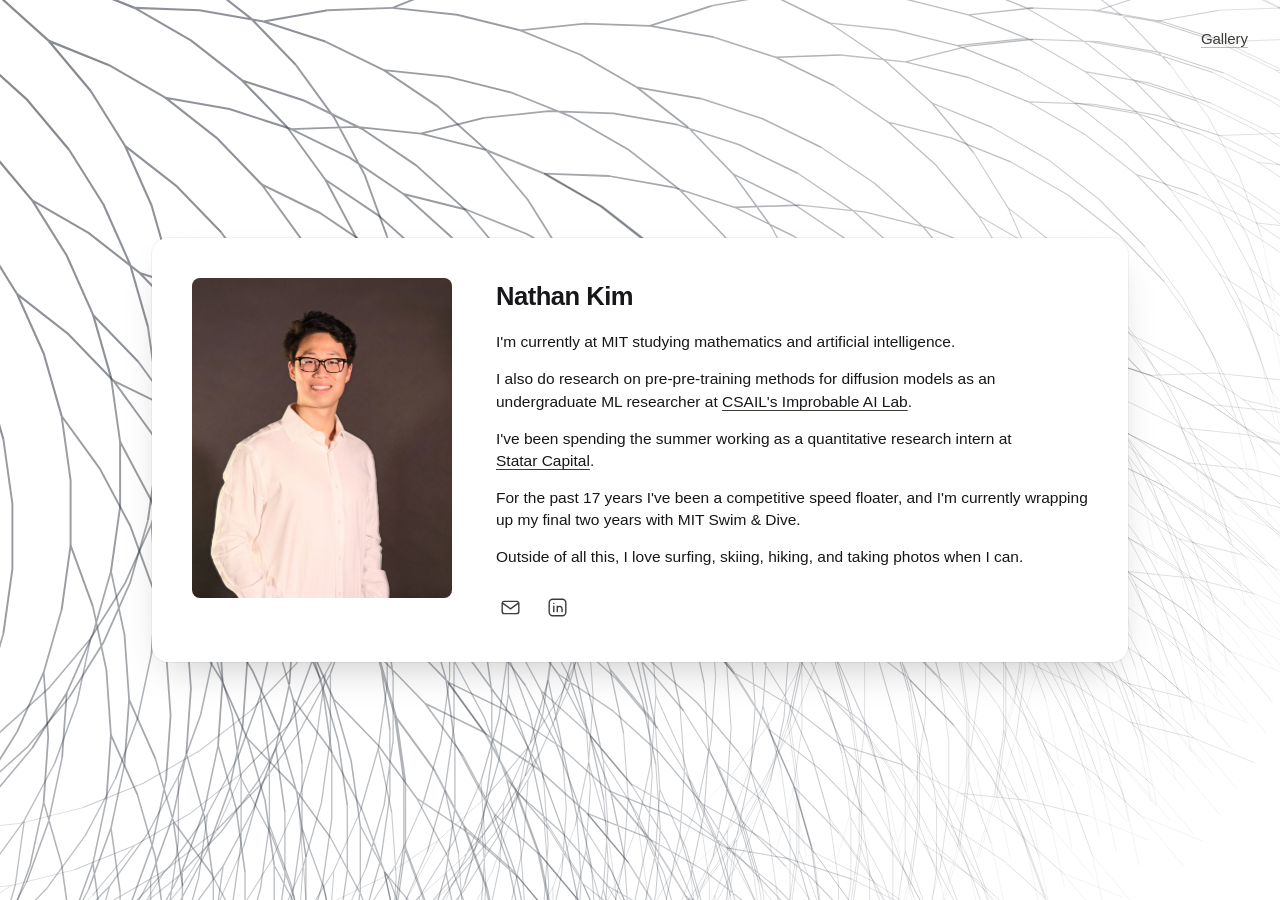
==== index.html @ f442e0ce "added links" ====
<!DOCTYPE html>
<html lang="en">
<head>
  <meta charset="utf-8">
  <meta name="viewport" content="width=device-width, initial-scale=1">
  <title>Nathan Kim</title>
  <meta name="description" content="Mathematics and artificial intelligence at MIT. ML research at CSAIL's Improbable AI Lab, quantitative research at Statar Capital, and swimming for MIT Swim &amp; Dive.">

  <meta property="og:title" content="Nathan Kim">
  <meta property="og:description" content="Mathematics and artificial intelligence at MIT.">
  <meta property="og:type" content="website">
  <meta property="og:url" content="https://nathankim.me/">
  <meta property="og:image" content="https://nathankim.me/nathan.jpg">

  <link rel="icon" href="data:image/svg+xml,<svg xmlns='http://www.w3.org/2000/svg' viewBox='0 0 100 100'><rect width='100' height='100' rx='22' fill='%231a1a18'/><text x='50' y='53' font-size='58' font-weight='600' font-family='system-ui,sans-serif' fill='%23ffffff' text-anchor='middle' dominant-baseline='central'>N</text></svg>">
  <link rel="stylesheet" href="style.css">
  <script src="collatz.js" defer></script>

  <noscript>
    <style>
      /* No JS to grow the tree, so fall back to the pre-rendered one. */
      body::before {
        content: "";
        position: fixed;
        inset: 0;
        z-index: -1;
        background: url(collatz.svg) center / cover no-repeat;
        opacity: var(--coral);
        transform: scaleX(-1);
        pointer-events: none;
      }
    </style>
  </noscript>
</head>
<body>
  <!-- The background is the reverse Collatz tree rooted at 1, drawn as turtle
       graphics: halving steps turn one way, 3n+1 steps the other. It is built
       and grown in the browser by collatz.js. -->
  <svg id="coral" aria-hidden="true"></svg>

  <!-- The one route off this page, pinned to the corner rather than dropped
       into the prose, so the bio reads as a paragraph and not as a menu. -->
  <a class="gallery-link" href="photography/">Gallery</a>

  <main>
    <img class="portrait" src="nathan.jpg" width="1000" height="1228" alt="Nathan Kim">

    <div class="intro">
      <h1>Nathan Kim</h1>

      <div class="bio">
        <p>I'm currently at MIT studying mathematics and artificial intelligence.</p>

        <p>I also do research on pre-pre-training methods for diffusion models as an
          undergraduate ML researcher at
          <a href="https://improbableai.com/">CSAIL's Improbable AI Lab</a>.</p>

        <p>I've been spending the summer working as a quantitative research intern
          at <a href="https://www.statarcapital.com/">Statar Capital</a>.</p>

        <p>For the past 17 years I've been a competitive speed floater, and I'm
          currently wrapping up my final two years with MIT Swim &amp; Dive.</p>

        <p>Outside of all this, I love surfing, skiing, hiking, and taking
          photos when I can.</p>
      </div>

      <nav class="links" aria-label="Contact">
        <a href="mailto:nkim4724@mit.edu" aria-label="Email">
          <!-- Envelope: a rounded rectangle plus the flap's two strokes. -->
          <svg viewBox="0 0 24 24" aria-hidden="true" focusable="false">
            <rect x="2.5" y="5" width="19" height="14" rx="2.5"/>
            <path d="M3 7l9 6.5L21 7"/>
          </svg>
        </a>
        <a href="https://www.linkedin.com/in/nathan-kim-8121422a8/" rel="me noopener" aria-label="LinkedIn">
          <!-- LinkedIn mark drawn as strokes: the "in" stem, its dot, and the n. -->
          <svg viewBox="0 0 24 24" aria-hidden="true" focusable="false">
            <rect x="2.5" y="2.5" width="19" height="19" rx="4"/>
            <path d="M7.75 10.5v6.25"/>
            <path d="M7.75 7.4v.05"/>
            <path d="M11.75 16.75V10.5m0 1.9a2.9 2.9 0 015.5 1.3v3.05"/>
          </svg>
        </a>
      </nav>
    </div>
  </main>
</body>
</html>
---- style.css ----
:root {
  color-scheme: light; /* light only, so the browser leaves the whites alone */
  --bg: #ffffff;
  --text: #17171a;
  --muted: #3d3d38; /* 10.9:1 on the card, which is what the links sit on now */
  /* Master dial for the drawing. collatz.js already grades every strand by
     depth, so this multiplies the whole ramp rather than setting a single
     level: turn it down to push the artwork back. */
  --coral: 1;
  --ink: #28303a; /* near-black with a cool cast */
}

* { box-sizing: border-box; }

html { -webkit-text-size-adjust: 100%; }

body {
  display: flex;
  min-height: 100vh;
  min-height: 100svh;
  margin: 0;
  padding: 3rem 1.5rem;
  background: var(--bg);
  color: var(--text);
  font-family: ui-sans-serif, -apple-system, BlinkMacSystemFont, "Segoe UI", Helvetica, Arial, sans-serif;
  font-size: 15.5px;
  line-height: 1.45;
  -webkit-font-smoothing: antialiased;
  -moz-osx-font-smoothing: grayscale;
}

/* Collatz coral, grown in the browser by collatz.js. Its own layer so opacity
   can differ per theme; the grey stroke reads correctly against both. */
#coral {
  position: fixed;
  inset: 0;
  z-index: -1;
  width: 100%;
  height: 100%;
  transform: scaleX(-1); /* strands sweep up and to the right, away from the text */
  pointer-events: none;
}

#coral .strands { opacity: var(--coral); }

/* Width and alpha are presentation attributes, not properties: collatz.js sets
   one of each per depth band, and a rule here would outrank both.

   Butt caps, deliberately. Two pieces meet at every branch and at every band
   boundary, and a round cap puts a half-disc of ink at each end of each -- so
   with alpha now on the stroke rather than on the layer, the two discs composite
   and bead the strand with a dark dot at every joint. Butt caps leave nothing at
   the ends to double up. What they cost is a notch on the outside of the turn,
   which at 8 degrees and 2.4px is a third of a pixel, and square tips out at
   0.55px wide, which is nothing at all. */
#coral path {
  fill: none;
  stroke: var(--ink);
  stroke-linecap: butt;
  stroke-linejoin: round;
}

/* The growth wave. collatz.js sets --len (the longest chain in this depth
   bucket, in px) plus a delay and duration proportional to depth, so every
   bucket draws at one shared speed and the tree opens outward from the root.
   Dashing restarts at each subpath, so one <path> grows all of its chains.

   The huge gap keeps the pattern's *second* dash away from the far end of a
   full-length chain, and starting one pixel past --len keeps the first dash's
   trailing edge off position 0. Butt caps paint nothing at a zero-length dash,
   so neither is load-bearing any more, but both are free. */
@keyframes coral-grow {
  from { stroke-dashoffset: calc(var(--len) + 1px); }
}

#coral path[style] {
  stroke-dasharray: var(--len) 100000px;
  stroke-dashoffset: 0;
  animation-name: coral-grow;
  animation-timing-function: linear;
  animation-fill-mode: both;
}

/* `margin: auto` centers on both axes without clipping overflow
   the way `align-items: center` would on short viewports. */
/* Portrait beside the text on wide screens, stacked below 720px. The card is
   wide enough that the text column still reads at ~36rem next to the photo.

   An opaque white card, so the coral runs behind the page rather than through
   it: the strands stay legible out at the margins while the text
   sits on plain white. The padding is part of the block, so max-width carries
   it on top of the 56rem the content itself wants. */
main {
  display: flex;
  flex-wrap: wrap;
  align-items: flex-start;
  gap: 2.75rem;
  width: 100%;
  max-width: 61rem;
  margin: auto;
  padding: 2.5rem;
  background: var(--bg);
  border-radius: 16px;
  /* A hairline to hold the edge where a pale strand passes under it, over a
     soft drop shadow that lifts the block off the drawing. */
  box-shadow: 0 0 0 1px rgba(23, 23, 26, 0.05),
              0 18px 40px -18px rgba(23, 23, 26, 0.28);
}

.intro {
  flex: 1 1 24rem;
  min-width: 0;
}

/* Uncropped: nathan.jpg is the full-height original trimmed only on the sides,
   widened to the right so the head sits centred. Nothing is masked away here. */
.portrait {
  display: block;
  flex: 0 0 auto;
  width: clamp(180px, 45vw, 260px);
  height: auto;
  aspect-ratio: 1000 / 1228;
  margin: 0;
  border-radius: 8px;
  object-fit: contain;
}

h1 {
  margin: 0;
  font-size: 1.6rem;
  font-weight: 700;
  letter-spacing: -0.02em;
}

.bio {
  margin: 1rem 0 0;
  color: var(--text);
}

/* Each sentence is its own beat, so the gap between them carries the rhythm. */
.bio p {
  margin: 0 0 0.9rem;
  text-wrap: pretty;
}

/* In-prose links: keep the body text color but mark them with a quiet
   underline, since the global anchor style hides underlines for icons. */
.bio a {
  color: inherit;
  text-decoration: underline;
  text-decoration-color: var(--muted);
  text-underline-offset: 3px;
}

.bio a:hover,
.bio a:focus-visible {
  text-decoration-color: currentColor;
}

.bio p:last-child {
  margin-bottom: 0;
}

/* The gallery link. Fixed to the top-right of the viewport, clear of the card,
   so it sits where a site's navigation is looked for. It has to read as a link
   on its own -- colour alone would not -- so it takes a hairline underline set
   clear of the descenders, which fills in on hover rather than appearing from
   nothing. */
.gallery-link {
  position: fixed;
  top: 1.5rem;
  right: 1.75rem;
  z-index: 2;
  padding: 0.25rem;
  color: var(--muted);
  font-size: 0.94rem;
  letter-spacing: -0.005em;
  text-decoration: underline;
  text-decoration-color: rgba(23, 23, 26, 0.28);
  text-decoration-thickness: 1px;
  text-underline-offset: 0.2em;
  transition: color 0.15s ease, text-decoration-color 0.15s ease;
}

.gallery-link:hover,
.gallery-link:focus-visible {
  color: var(--text);
  text-decoration-color: currentColor;
}

.links {
  display: flex;
  flex-wrap: wrap;
  gap: 1.125rem;
  margin-top: 1.5rem;
}

/* Line-art icons: no fills, so one stroke colour suits both themes and the
   hover transition on `a` carries the icon along with it. */
.links a {
  display: inline-flex;
  padding: 0.25rem; /* keeps the tap target comfortable without visual weight */
}

.links svg {
  width: 21px;
  height: 21px;
  fill: none;
  stroke: currentColor;
  stroke-width: 1.6;
  stroke-linecap: round;
  stroke-linejoin: round;
}

a {
  color: var(--muted);
  text-decoration: none;
  transition: color 0.15s ease;
}

a:hover,
a:focus-visible {
  color: var(--text);
}

a:focus-visible {
  outline: 2px solid currentColor;
  outline-offset: 3px;
  border-radius: 2px;
}

@media (prefers-reduced-motion: reduce) {
  a, .gallery-link { transition: none; }
}

@media (max-width: 720px) {
  main {
    gap: 2rem;
    padding: 2rem;
  }
}

@media (max-width: 480px) {
  h1 { font-size: 1.5rem; }

  /* Extra headroom so the pinned link never lands on the card's corner. */
  body { padding: 3rem 1rem 1.75rem; }

  main { padding: 1.5rem; }

  .gallery-link {
    top: 0.9rem;
    right: 0.9rem;
  }
}
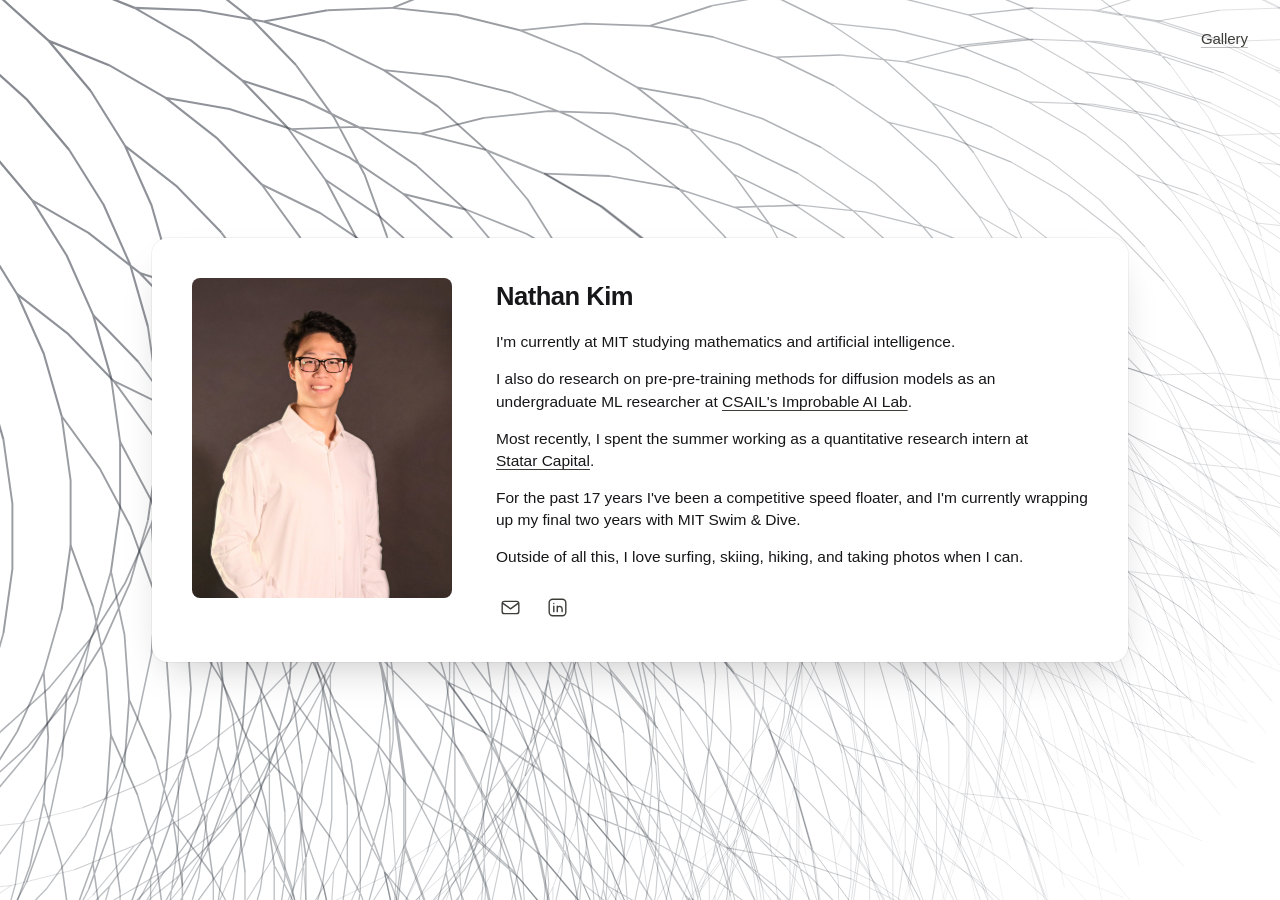
==== commit 6e5b591d: "Update Statar Capital line to past tense" ====
--- a/index.html
+++ b/index.html
@@ -55,7 +55,7 @@
           undergraduate ML researcher at
           <a href="https://improbableai.com/">CSAIL's Improbable AI Lab</a>.</p>
 
-        <p>I've been spending the summer working as a quantitative research intern
+        <p>Most recently, I spent the summer working as a quantitative research intern
           at <a href="https://www.statarcapital.com/">Statar Capital</a>.</p>
 
         <p>For the past 17 years I've been a competitive speed floater, and I'm
--- a/style.css
+++ b/style.css
@@ -77,6 +77,29 @@
   stroke-dasharray: var(--len) 100000px;
   stroke-dashoffset: 0;
   animation-name: coral-grow;
+  animation-timing-function: linear;
+  animation-fill-mode: both;
+}
+
+/* The trajectory pulse: one number's route back to 1, drawn by collatz.js as a
+   tip-to-root polyline with a short dash sliding down it. The dash pattern
+   starts entirely before the path (offset --pulse-len) and finishes entirely
+   past it (offset -(--path-len)), so the pulse grows in at the tip and drains
+   out at the far end without opacity keyframes; the extra pixels keep the round
+   caps off both boundaries. The gap outruns path + pulse, so the pattern's
+   second dash never enters. This rule ties with path[style] above on
+   specificity and must stay after it -- the pulse carries an inline style, so
+   the earlier rule would otherwise hand it the growth animation. Round caps are
+   safe here: nothing abuts a pulse, so caps cannot bead. */
+@keyframes coral-pulse {
+  from { stroke-dashoffset: calc(var(--pulse-len) + 1px); }
+  to   { stroke-dashoffset: calc(-1px - var(--path-len)); }
+}
+
+#coral path.pulse {
+  stroke-dasharray: var(--pulse-len) calc(var(--path-len) + var(--pulse-len) + 2px);
+  stroke-linecap: round;
+  animation-name: coral-pulse;
   animation-timing-function: linear;
   animation-fill-mode: both;
 }
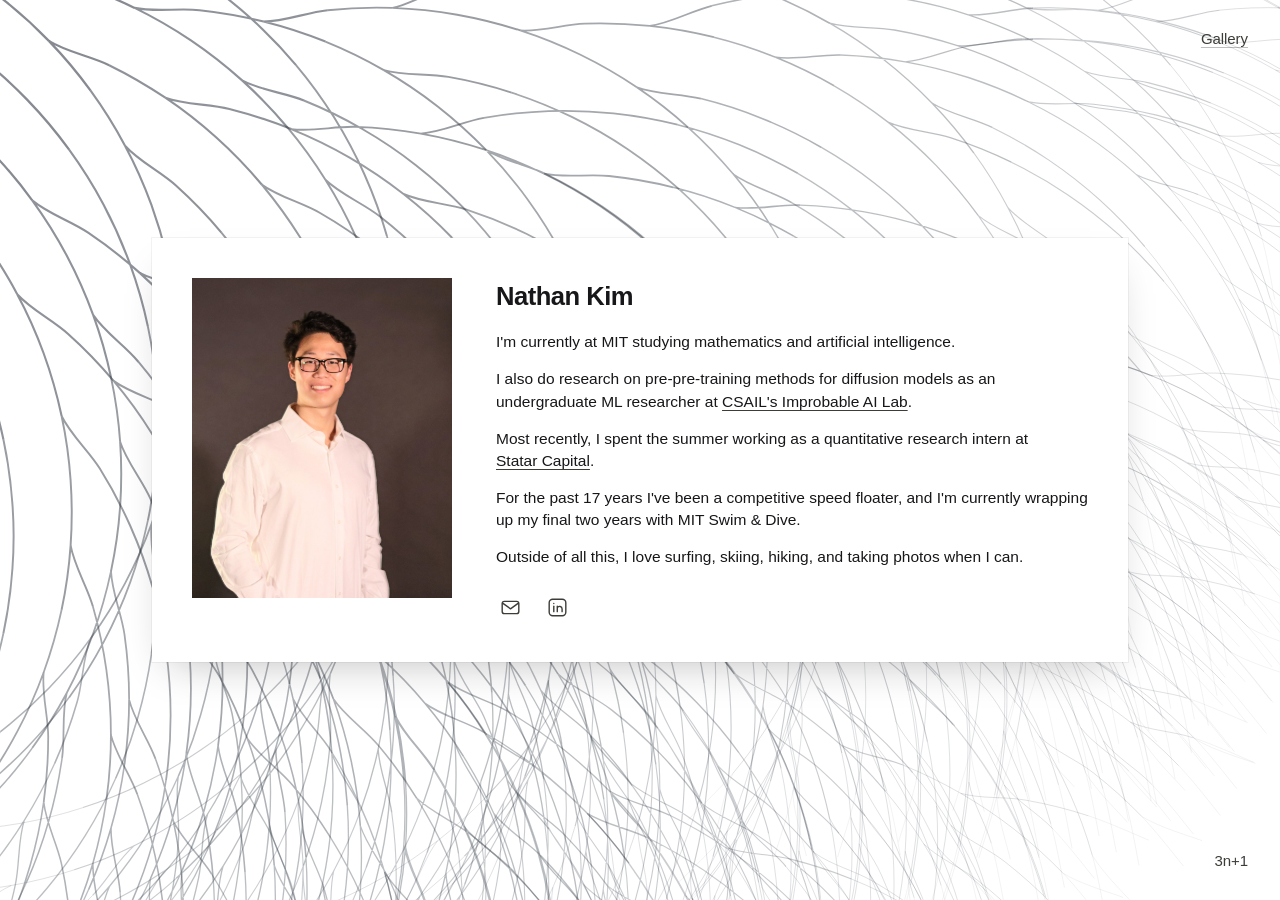
==== commit eb866177: "Add 3n+1 toggle for the Collatz background Bottom-right button fades the drawing out and stops the p" ====
--- a/index.html
+++ b/index.html
@@ -41,6 +41,11 @@
   <!-- The one route off this page, pinned to the corner rather than dropped
        into the prose, so the bio reads as a paragraph and not as a menu. -->
   <a class="gallery-link" href="photography/">Gallery</a>
+
+  <!-- Turns the background on and off. Hidden until collatz.js wires it up, so
+       without JS there is no button that does nothing. -->
+  <button class="coral-toggle" type="button" aria-pressed="true"
+          title="Show or hide the Collatz background" hidden>3n+1</button>
 
   <main>
     <img class="portrait" src="nathan.jpg" width="1000" height="1228" alt="Nathan Kim">
--- a/style.css
+++ b/style.css
@@ -15,6 +15,7 @@
 html { -webkit-text-size-adjust: 100%; }
 
 body {
+  position: relative; /* the containing block for .coral-toggle */
   display: flex;
   min-height: 100vh;
   min-height: 100svh;
@@ -39,7 +40,13 @@
   height: 100%;
   transform: scaleX(-1); /* strands sweep up and to the right, away from the text */
   pointer-events: none;
-}
+  transition: opacity 0.4s ease;
+}
+
+/* Switched off by the 3n+1 toggle: a fade on the way out rather than a cut. On
+   the way back in, collatz.js regrows the tree from nothing, so the fade there
+   is lost under the growth. */
+.coral-off #coral { opacity: 0; }
 
 #coral .strands { opacity: var(--coral); }
 
@@ -82,7 +89,7 @@
 }
 
 /* The trajectory pulse: one number's route back to 1, drawn by collatz.js as a
-   tip-to-root polyline with a short dash sliding down it. The dash pattern
+   tip-to-root curve with a short dash sliding down it. The dash pattern
    starts entirely before the path (offset --pulse-len) and finishes entirely
    past it (offset -(--path-len)), so the pulse grows in at the tip and drains
    out at the far end without opacity keyframes; the extra pixels keep the round
@@ -123,7 +130,6 @@
   margin: auto;
   padding: 2.5rem;
   background: var(--bg);
-  border-radius: 16px;
   /* A hairline to hold the edge where a pale strand passes under it, over a
      soft drop shadow that lifts the block off the drawing. */
   box-shadow: 0 0 0 1px rgba(23, 23, 26, 0.05),
@@ -144,7 +150,6 @@
   height: auto;
   aspect-ratio: 1000 / 1228;
   margin: 0;
-  border-radius: 8px;
   object-fit: contain;
 }
 
@@ -211,6 +216,44 @@
   text-decoration-color: currentColor;
 }
 
+/* The background toggle, in the opposite corner from the gallery link and set
+   to match it. It is a button, not a link, so no underline; off is shown by
+   striking the label through, which reads without relying on colour.
+
+   Anchored to the page rather than the viewport. Where the page fits the
+   screen the two are the same corner; where it does not -- every phone -- a
+   fixed button would sit over the card's text, and this one waits below it. */
+.coral-toggle {
+  position: absolute;
+  right: 1.75rem;
+  bottom: 1.5rem;
+  z-index: 2;
+  padding: 0.25rem;
+  border: 0;
+  background: none;
+  color: var(--muted);
+  font: inherit;
+  font-size: 0.94rem;
+  letter-spacing: -0.005em;
+  cursor: pointer;
+  transition: color 0.15s ease;
+}
+
+.coral-toggle:hover,
+.coral-toggle:focus-visible {
+  color: var(--text);
+}
+
+.coral-toggle:focus-visible {
+  outline: 2px solid currentColor;
+  outline-offset: 3px;
+}
+
+.coral-toggle[aria-pressed="false"] {
+  text-decoration: line-through;
+  text-decoration-thickness: 1px;
+}
+
 .links {
   display: flex;
   flex-wrap: wrap;
@@ -249,11 +292,10 @@
 a:focus-visible {
   outline: 2px solid currentColor;
   outline-offset: 3px;
-  border-radius: 2px;
 }
 
 @media (prefers-reduced-motion: reduce) {
-  a, .gallery-link { transition: none; }
+  a, .gallery-link, .coral-toggle, #coral { transition: none; }
 }
 
 @media (max-width: 720px) {
@@ -266,8 +308,9 @@
 @media (max-width: 480px) {
   h1 { font-size: 1.5rem; }
 
-  /* Extra headroom so the pinned link never lands on the card's corner. */
-  body { padding: 3rem 1rem 1.75rem; }
+  /* Extra headroom and footroom so the pinned link and toggle never land on
+     the card's corners. */
+  body { padding: 3rem 1rem; }
 
   main { padding: 1.5rem; }
 
@@ -275,4 +318,9 @@
     top: 0.9rem;
     right: 0.9rem;
   }
-}
+
+  .coral-toggle {
+    right: 0.9rem;
+    bottom: 0.9rem;
+  }
+}
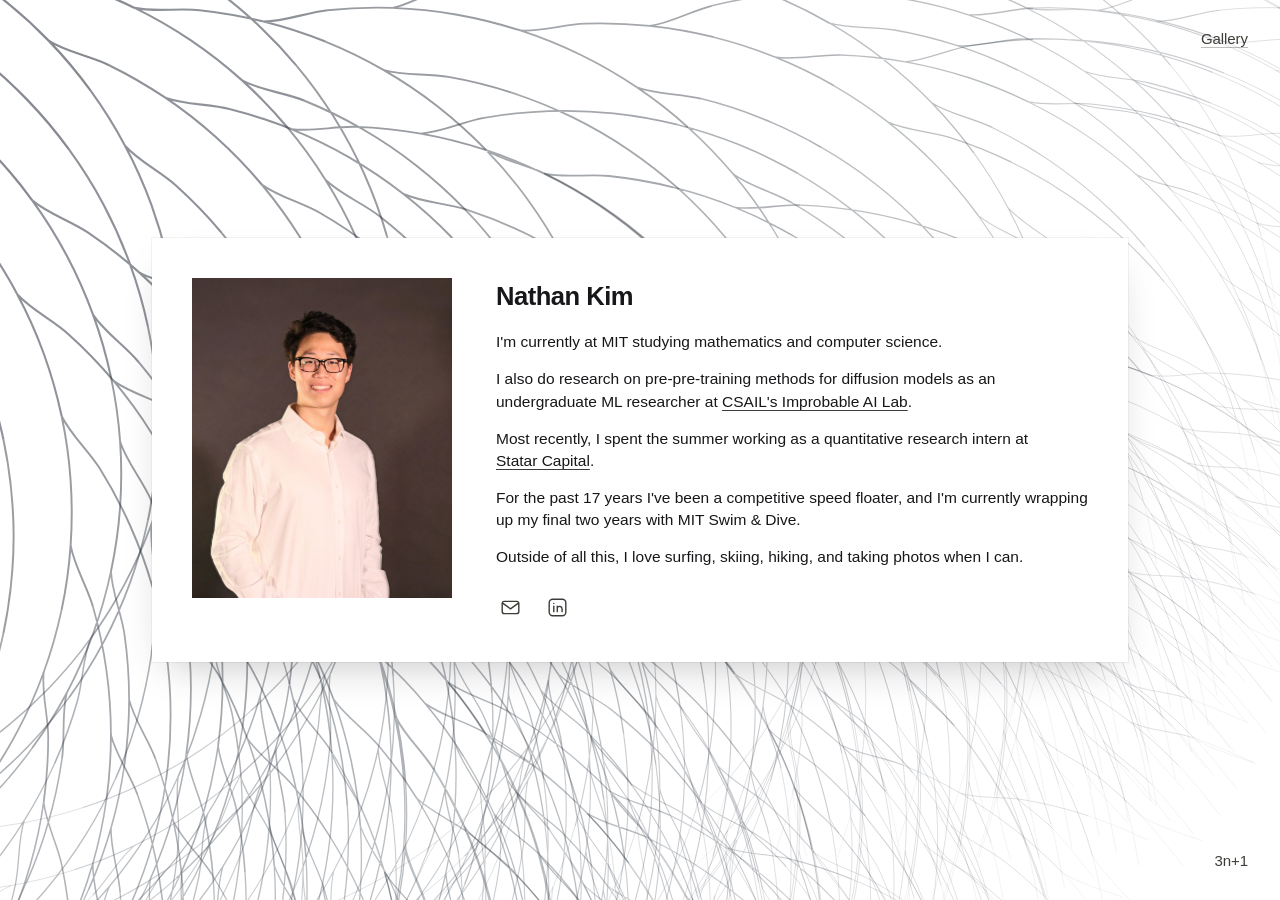
==== commit eaf5ed3b: "Change artificial intelligence to computer science" ====
--- a/index.html
+++ b/index.html
@@ -4,10 +4,10 @@
   <meta charset="utf-8">
   <meta name="viewport" content="width=device-width, initial-scale=1">
   <title>Nathan Kim</title>
-  <meta name="description" content="Mathematics and artificial intelligence at MIT. ML research at CSAIL's Improbable AI Lab, quantitative research at Statar Capital, and swimming for MIT Swim &amp; Dive.">
+  <meta name="description" content="Mathematics and computer science at MIT. ML research at CSAIL's Improbable AI Lab, quantitative research at Statar Capital, and swimming for MIT Swim &amp; Dive.">
 
   <meta property="og:title" content="Nathan Kim">
-  <meta property="og:description" content="Mathematics and artificial intelligence at MIT.">
+  <meta property="og:description" content="Mathematics and computer science at MIT.">
   <meta property="og:type" content="website">
   <meta property="og:url" content="https://nathankim.me/">
   <meta property="og:image" content="https://nathankim.me/nathan.jpg">
@@ -54,7 +54,7 @@
       <h1>Nathan Kim</h1>
 
       <div class="bio">
-        <p>I'm currently at MIT studying mathematics and artificial intelligence.</p>
+        <p>I'm currently at MIT studying mathematics and computer science.</p>
 
         <p>I also do research on pre-pre-training methods for diffusion models as an
           undergraduate ML researcher at
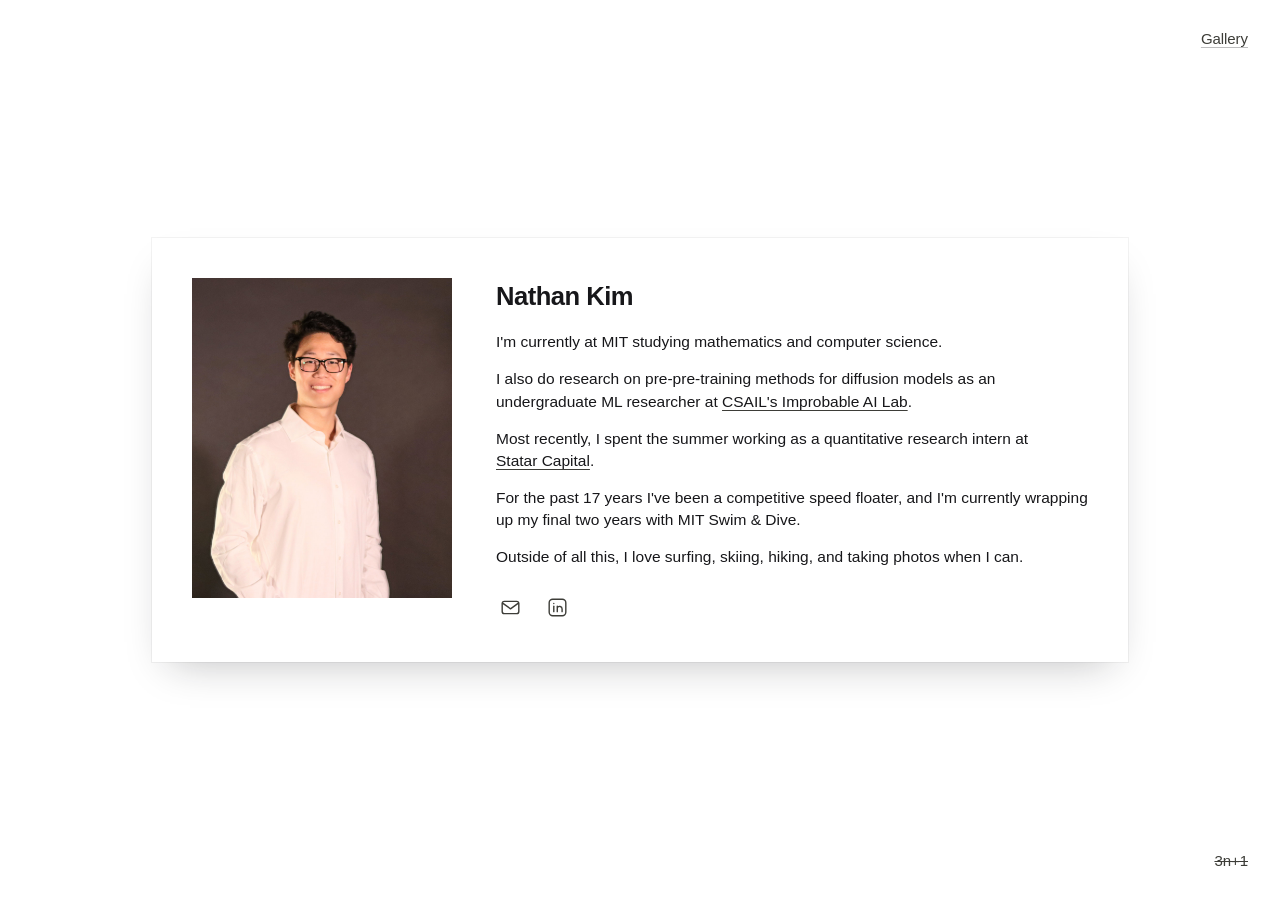
==== commit 357fb402: "Start with the Collatz background off" ====
--- a/index.html
+++ b/index.html
@@ -44,7 +44,7 @@
 
   <!-- Turns the background on and off. Hidden until collatz.js wires it up, so
        without JS there is no button that does nothing. -->
-  <button class="coral-toggle" type="button" aria-pressed="true"
+  <button class="coral-toggle" type="button" aria-pressed="false"
           title="Show or hide the Collatz background" hidden>3n+1</button>
 
   <main>
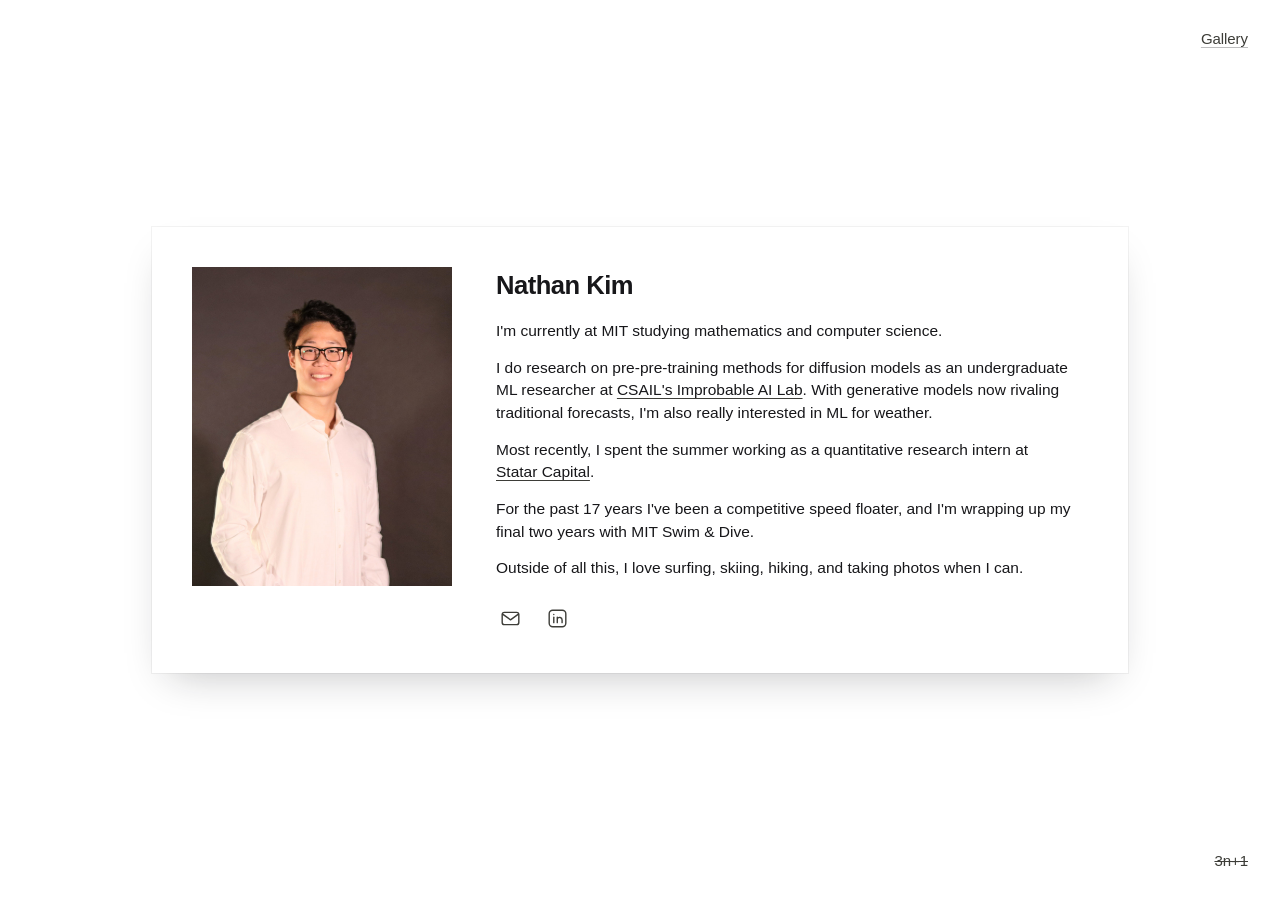
==== commit 6c9fde50: "Mention interest in ML for weather in the bio" ====
--- a/index.html
+++ b/index.html
@@ -56,15 +56,17 @@
       <div class="bio">
         <p>I'm currently at MIT studying mathematics and computer science.</p>
 
-        <p>I also do research on pre-pre-training methods for diffusion models as an
+        <p>I do research on pre-pre-training methods for diffusion models as an
           undergraduate ML researcher at
-          <a href="https://improbableai.com/">CSAIL's Improbable AI Lab</a>.</p>
+          <a href="https://improbableai.com/">CSAIL's Improbable AI Lab</a>.
+          With generative models now rivaling traditional forecasts, I'm also
+          really interested in ML for weather.</p>
 
         <p>Most recently, I spent the summer working as a quantitative research intern
           at <a href="https://www.statarcapital.com/">Statar Capital</a>.</p>
 
         <p>For the past 17 years I've been a competitive speed floater, and I'm
-          currently wrapping up my final two years with MIT Swim &amp; Dive.</p>
+          wrapping up my final two years with MIT Swim &amp; Dive.</p>
 
         <p>Outside of all this, I love surfing, skiing, hiking, and taking
           photos when I can.</p>
--- a/style.css
+++ b/style.css
@@ -108,6 +108,36 @@
   stroke-linecap: round;
   animation-name: coral-pulse;
   animation-timing-function: linear;
+  animation-fill-mode: both;
+}
+
+/* Number labels: each node's integer flickers in as the growth wave reaches
+   it, then fades; collatz.js sets the delay, duration and --peak opacity per
+   label and removes the group once the wave has passed. A halo in the page
+   colour lifts the digits off the strand they sit on. */
+@keyframes coral-label {
+  0%   { opacity: 0; }
+  8%   { opacity: var(--peak); }
+  16%  { opacity: calc(var(--peak) * 0.3); }
+  26%  { opacity: var(--peak); }
+  100% { opacity: 0; }
+}
+
+#coral .labels {
+  fill: var(--ink);
+  stroke: var(--bg);
+  stroke-width: 3px;
+  stroke-linejoin: round;
+  paint-order: stroke;
+  font-family: ui-monospace, SFMono-Regular, Menlo, Consolas, monospace;
+  text-anchor: middle;
+  dominant-baseline: central;
+}
+
+#coral .labels text {
+  opacity: 0;
+  animation-name: coral-label;
+  animation-timing-function: ease-out;
   animation-fill-mode: both;
 }
 
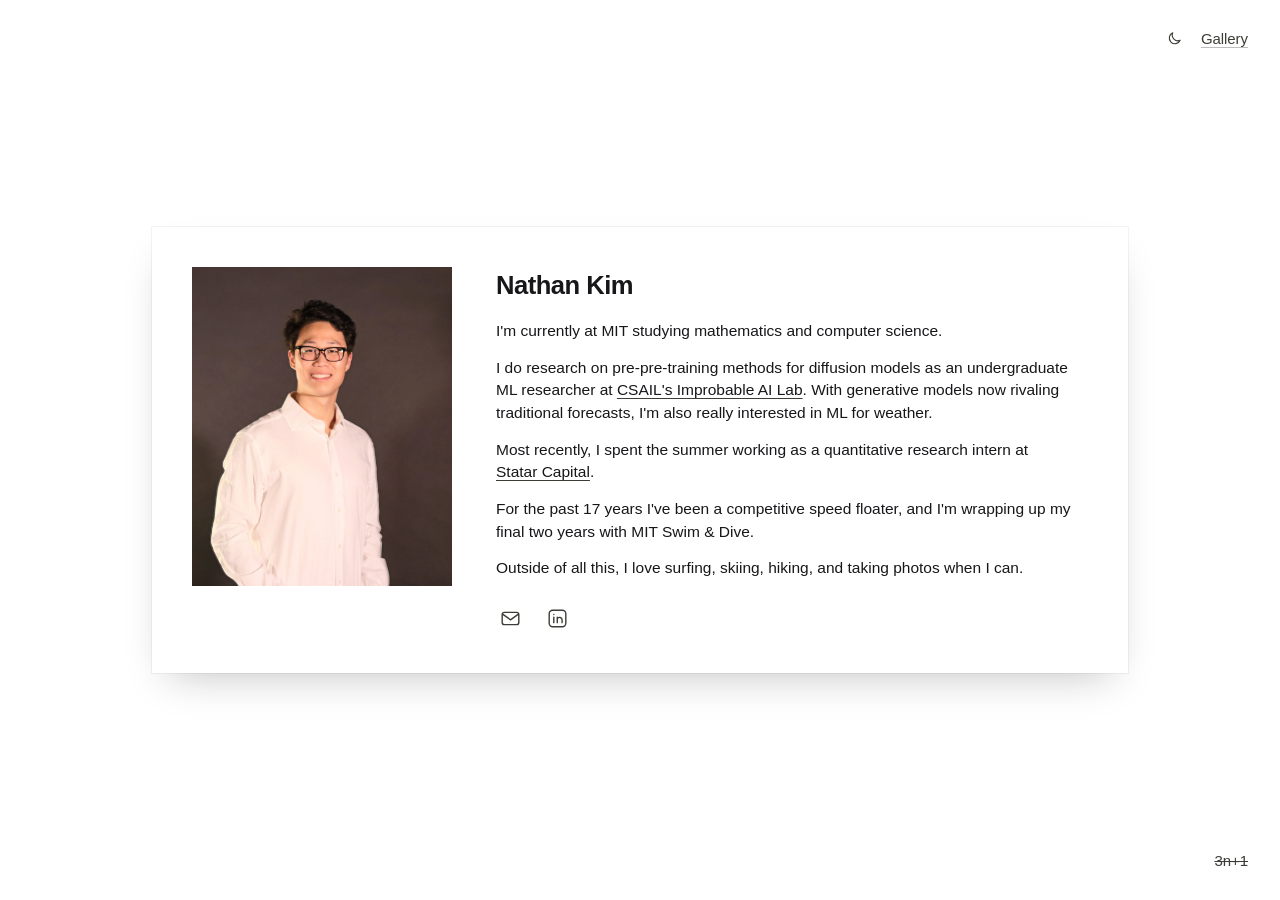
==== commit c21a4ad7: "Add a light/dark theme toggle to both pages" ====
--- a/index.html
+++ b/index.html
@@ -14,6 +14,7 @@
 
   <link rel="icon" href="data:image/svg+xml,<svg xmlns='http://www.w3.org/2000/svg' viewBox='0 0 100 100'><rect width='100' height='100' rx='22' fill='%231a1a18'/><text x='50' y='53' font-size='58' font-weight='600' font-family='system-ui,sans-serif' fill='%23ffffff' text-anchor='middle' dominant-baseline='central'>N</text></svg>">
   <link rel="stylesheet" href="style.css">
+  <script src="theme.js"></script>
   <script src="collatz.js" defer></script>
 
   <noscript>
@@ -38,9 +39,23 @@
        and grown in the browser by collatz.js. -->
   <svg id="coral" aria-hidden="true"></svg>
 
-  <!-- The one route off this page, pinned to the corner rather than dropped
-       into the prose, so the bio reads as a paragraph and not as a menu. -->
-  <a class="gallery-link" href="photography/">Gallery</a>
+  <!-- Pinned to the top-right corner: the theme switch, and the one route off
+       this page -- in the corner rather than dropped into the prose, so the bio
+       reads as a paragraph and not as a menu. The switch is hidden until
+       theme.js wires it up. -->
+  <div class="corner">
+    <button class="theme-toggle" type="button" aria-label="Dark mode" aria-pressed="false" hidden>
+      <!-- Moon in light mode (go dark), sun in dark mode (go light). -->
+      <svg class="moon" viewBox="0 0 24 24" aria-hidden="true" focusable="false">
+        <path d="M20 14.5A8 8 0 0 1 9.5 4a8 8 0 1 0 10.5 10.5z"/>
+      </svg>
+      <svg class="sun" viewBox="0 0 24 24" aria-hidden="true" focusable="false">
+        <circle cx="12" cy="12" r="4"/>
+        <path d="M12 2.5v2M12 19.5v2M4.6 4.6L6 6M18 18l1.4 1.4M2.5 12h2M19.5 12h2M4.6 19.4L6 18M18 6l1.4-1.4"/>
+      </svg>
+    </button>
+    <a class="gallery-link" href="photography/">Gallery</a>
+  </div>
 
   <!-- Turns the background on and off. Hidden until collatz.js wires it up, so
        without JS there is no button that does nothing. -->
--- a/style.css
+++ b/style.css
@@ -1,13 +1,38 @@
+/* Light by default. Dark only when theme.js sets data-theme="dark" on <html> --
+   deliberately not prefers-color-scheme, so the page opens light for everyone
+   until they choose otherwise, and stays light without JavaScript (where the
+   <noscript> coral is drawn in dark ink for a white page). */
 :root {
-  color-scheme: light; /* light only, so the browser leaves the whites alone */
+  color-scheme: light;
   --bg: #ffffff;
+  --card: #ffffff;
   --text: #17171a;
   --muted: #3d3d38; /* 10.9:1 on the card, which is what the links sit on now */
+  --underline: rgba(23, 23, 26, 0.28);
+  --card-edge: rgba(23, 23, 26, 0.05);
+  --card-shadow: rgba(23, 23, 26, 0.28);
   /* Master dial for the drawing. collatz.js already grades every strand by
      depth, so this multiplies the whole ramp rather than setting a single
      level: turn it down to push the artwork back. */
   --coral: 1;
   --ink: #28303a; /* near-black with a cool cast */
+}
+
+/* Dark: the card is a step lighter than the page, since a drop shadow barely
+   reads on black -- the hairline does the work the shadow does in light mode.
+   The ink flips to a pale cool grey; light-on-dark reads heavier than
+   dark-on-light at the same alpha, so the dial comes down to match. */
+:root[data-theme="dark"] {
+  color-scheme: dark;
+  --bg: #111214;
+  --card: #18191c;
+  --text: #ececea;
+  --muted: #b4b4ae; /* ~9:1 on the card */
+  --underline: rgba(236, 236, 234, 0.3);
+  --card-edge: rgba(255, 255, 255, 0.07);
+  --card-shadow: rgba(0, 0, 0, 0.6);
+  --coral: 0.7;
+  --ink: #c9d2dc;
 }
 
 * { box-sizing: border-box; }
@@ -159,11 +184,11 @@
   max-width: 61rem;
   margin: auto;
   padding: 2.5rem;
-  background: var(--bg);
+  background: var(--card);
   /* A hairline to hold the edge where a pale strand passes under it, over a
      soft drop shadow that lifts the block off the drawing. */
-  box-shadow: 0 0 0 1px rgba(23, 23, 26, 0.05),
-              0 18px 40px -18px rgba(23, 23, 26, 0.28);
+  box-shadow: 0 0 0 1px var(--card-edge),
+              0 18px 40px -18px var(--card-shadow);
 }
 
 .intro {
@@ -219,22 +244,29 @@
   margin-bottom: 0;
 }
 
-/* The gallery link. Fixed to the top-right of the viewport, clear of the card,
-   so it sits where a site's navigation is looked for. It has to read as a link
-   on its own -- colour alone would not -- so it takes a hairline underline set
-   clear of the descenders, which fills in on hover rather than appearing from
-   nothing. */
-.gallery-link {
+/* The top-right corner: the theme switch and the gallery link, fixed to the
+   viewport clear of the card, so they sit where a site's navigation is looked
+   for. */
+.corner {
   position: fixed;
   top: 1.5rem;
   right: 1.75rem;
   z-index: 2;
+  display: flex;
+  align-items: center;
+  gap: 0.6rem;
+}
+
+/* The gallery link has to read as a link on its own -- colour alone would
+   not -- so it takes a hairline underline set clear of the descenders, which
+   fills in on hover rather than appearing from nothing. */
+.gallery-link {
   padding: 0.25rem;
   color: var(--muted);
   font-size: 0.94rem;
   letter-spacing: -0.005em;
   text-decoration: underline;
-  text-decoration-color: rgba(23, 23, 26, 0.28);
+  text-decoration-color: var(--underline);
   text-decoration-thickness: 1px;
   text-underline-offset: 0.2em;
   transition: color 0.15s ease, text-decoration-color 0.15s ease;
@@ -244,6 +276,44 @@
 .gallery-link:focus-visible {
   color: var(--text);
   text-decoration-color: currentColor;
+}
+
+/* Theme switch: a line-art icon in the same muted ink as the link beside it.
+   The moon shows in light mode (go dark), the sun in dark mode (go light). */
+.theme-toggle {
+  display: inline-flex;
+  padding: 0.25rem;
+  border: 0;
+  background: none;
+  color: var(--muted);
+  cursor: pointer;
+  transition: color 0.15s ease;
+}
+
+.theme-toggle[hidden] { display: none; }
+
+.theme-toggle svg {
+  width: 17px;
+  height: 17px;
+  fill: none;
+  stroke: currentColor;
+  stroke-width: 1.6;
+  stroke-linecap: round;
+  stroke-linejoin: round;
+}
+
+.theme-toggle .sun,
+[data-theme="dark"] .theme-toggle .moon { display: none; }
+[data-theme="dark"] .theme-toggle .sun { display: block; }
+
+.theme-toggle:hover,
+.theme-toggle:focus-visible {
+  color: var(--text);
+}
+
+.theme-toggle:focus-visible {
+  outline: 2px solid currentColor;
+  outline-offset: 3px;
 }
 
 /* The background toggle, in the opposite corner from the gallery link and set
@@ -325,7 +395,7 @@
 }
 
 @media (prefers-reduced-motion: reduce) {
-  a, .gallery-link, .coral-toggle, #coral { transition: none; }
+  a, .gallery-link, .coral-toggle, .theme-toggle, #coral { transition: none; }
 }
 
 @media (max-width: 720px) {
@@ -344,7 +414,7 @@
 
   main { padding: 1.5rem; }
 
-  .gallery-link {
+  .corner {
     top: 0.9rem;
     right: 0.9rem;
   }
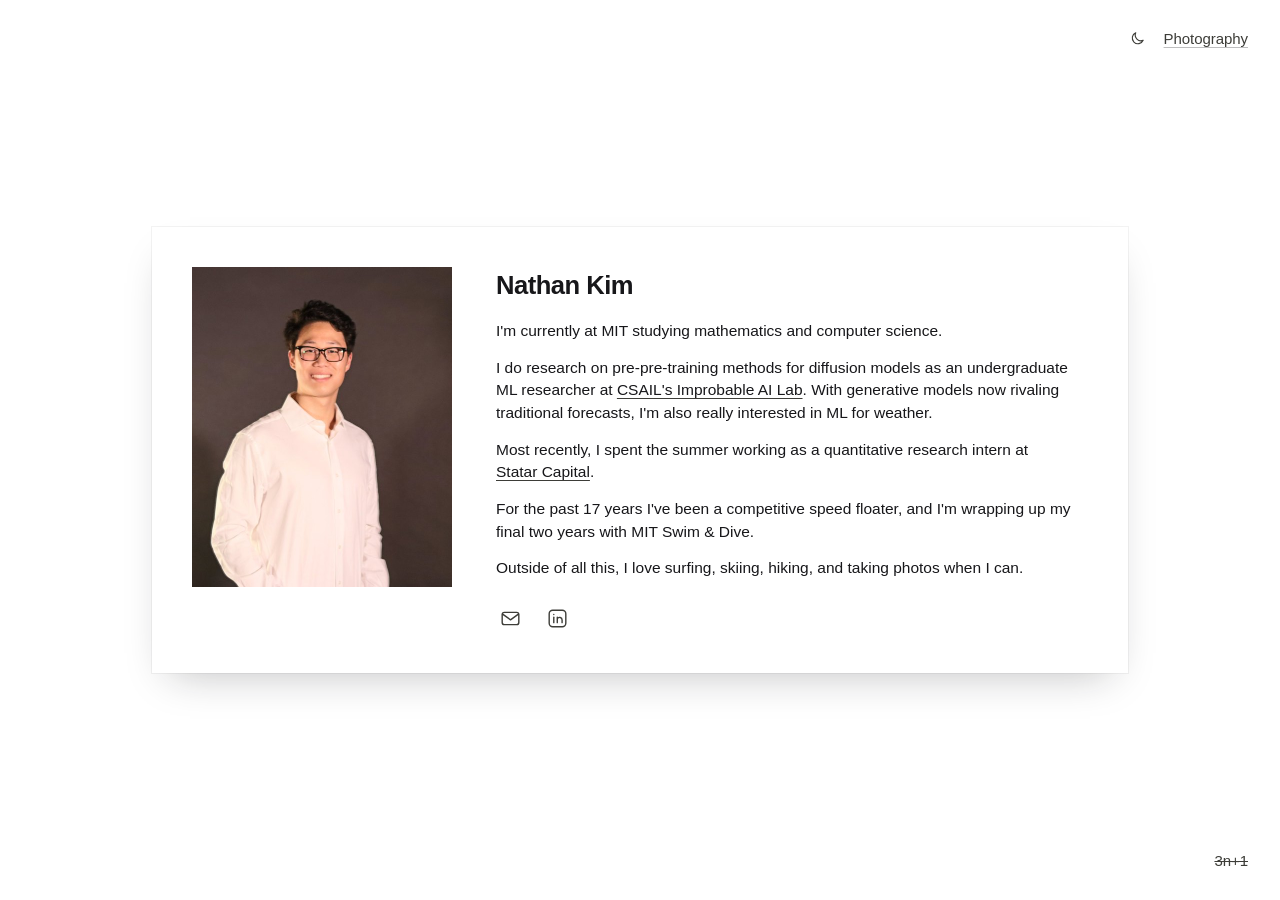
==== commit 90ac0be1: "Add swipe in the lightbox, a 404 page, and small cleanups - Swipe left/right to step through photos " ====
--- a/index.html
+++ b/index.html
@@ -54,7 +54,7 @@
         <path d="M12 2.5v2M12 19.5v2M4.6 4.6L6 6M18 18l1.4 1.4M2.5 12h2M19.5 12h2M4.6 19.4L6 18M18 6l1.4-1.4"/>
       </svg>
     </button>
-    <a class="gallery-link" href="photography/">Gallery</a>
+    <a class="gallery-link" href="photography/">Photography</a>
   </div>
 
   <!-- Turns the background on and off. Hidden until collatz.js wires it up, so
@@ -63,7 +63,7 @@
           title="Show or hide the Collatz background" hidden>3n+1</button>
 
   <main>
-    <img class="portrait" src="nathan.jpg" width="1000" height="1228" alt="Nathan Kim">
+    <img class="portrait" src="nathan.jpg" width="520" height="639" alt="Nathan Kim">
 
     <div class="intro">
       <h1>Nathan Kim</h1>
--- a/style.css
+++ b/style.css
@@ -203,7 +203,7 @@
   flex: 0 0 auto;
   width: clamp(180px, 45vw, 260px);
   height: auto;
-  aspect-ratio: 1000 / 1228;
+  aspect-ratio: 520 / 639;
   margin: 0;
   object-fit: contain;
 }
@@ -424,3 +424,6 @@
     bottom: 0.9rem;
   }
 }
+
+/* 404.html: the same card, sized to its two short paragraphs. */
+main.not-found { max-width: 32rem; }
